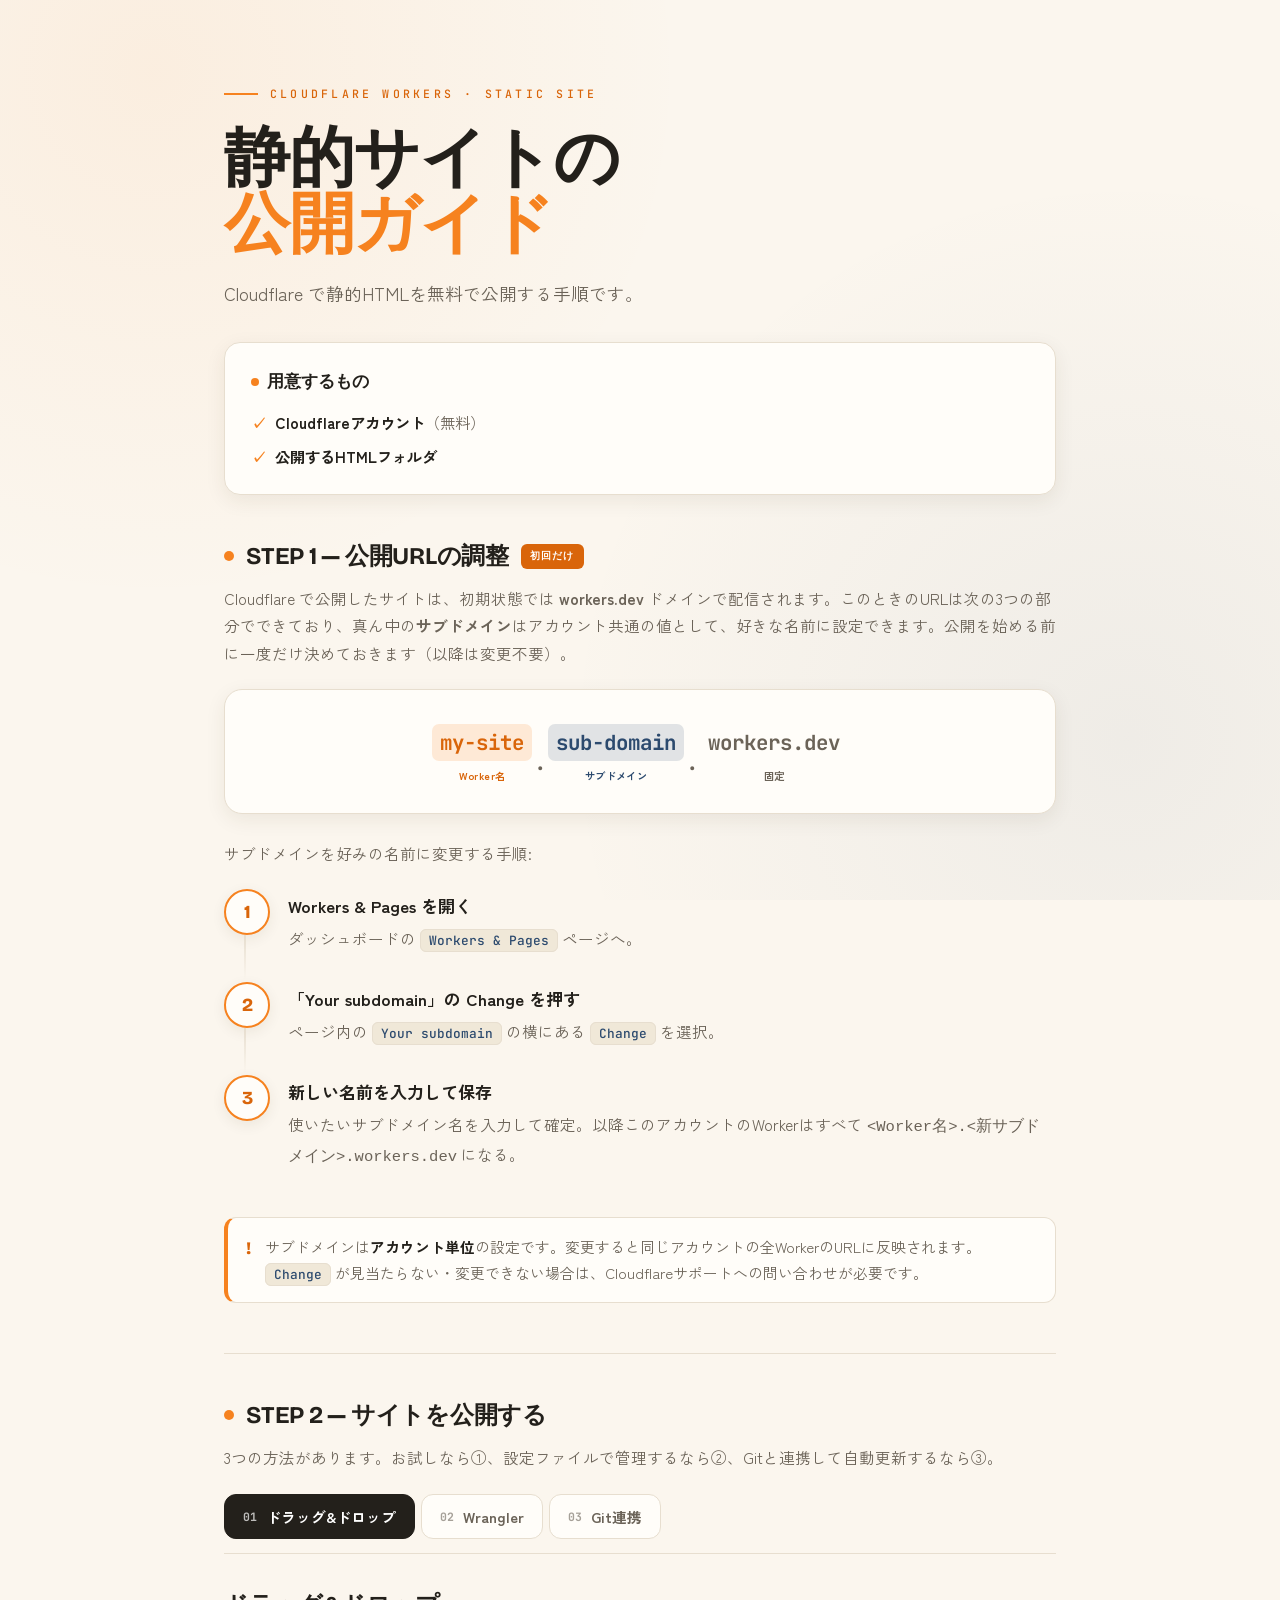
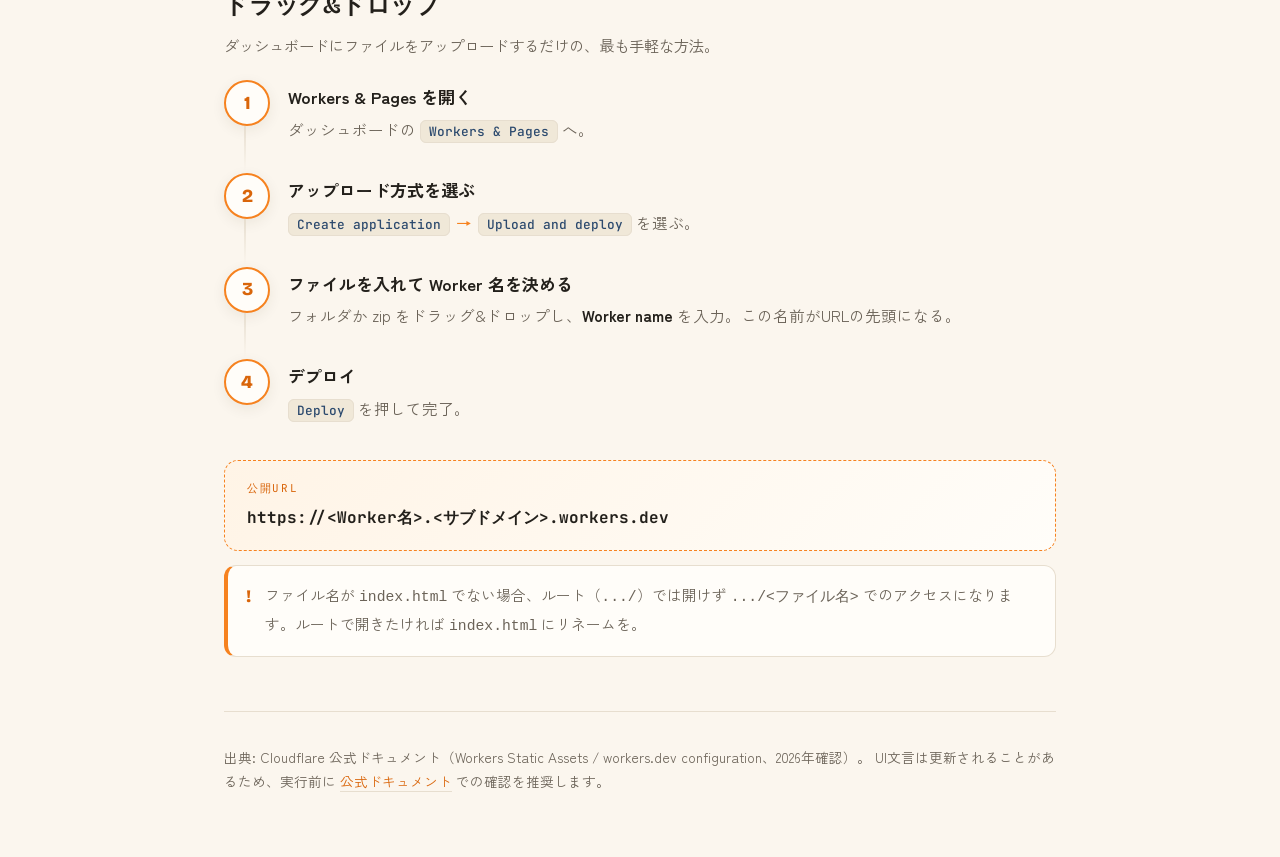
==== index.html @ 316643d9 "first commit" ====
<!DOCTYPE html>
<html lang="ja">
<head>
<meta charset="UTF-8">
<meta name="viewport" content="width=device-width, initial-scale=1.0">
<title>Cloudflare 静的サイト公開ガイド</title>
<link rel="preconnect" href="https://fonts.googleapis.com">
<link rel="preconnect" href="https://fonts.gstatic.com" crossorigin>
<link href="https://fonts.googleapis.com/css2?family=Bricolage+Grotesque:opsz,wght@12..96,400;12..96,600;12..96,800&family=Zen+Kaku+Gothic+New:wght@400;500;700;900&family=JetBrains+Mono:wght@400;500;700&display=swap" rel="stylesheet">
<style>
  :root{
    --bg:#FBF6EE;--paper:#FFFDF9;--ink:#23201B;--ink-soft:#6B6358;
    --line:#E7DECF;--orange:#F6821F;--orange-deep:#D9650A;--blue:#2C4A6E;
    --shadow:rgba(60,46,20,.08);
  }
  *{box-sizing:border-box;margin:0;padding:0;}
  html{scroll-behavior:smooth;}
  body{
    font-family:"Zen Kaku Gothic New",sans-serif;background:var(--bg);color:var(--ink);
    line-height:1.75;-webkit-font-smoothing:antialiased;
    background-image:
      radial-gradient(circle at 12% 8%, rgba(246,130,31,.07), transparent 38%),
      radial-gradient(circle at 88% 82%, rgba(44,74,110,.06), transparent 42%);
    background-attachment:fixed;
  }
  .wrap{max-width:880px;margin:0 auto;padding:0 24px;}

  header{padding:84px 0 0;}
  .kicker{
    font-family:"JetBrains Mono",monospace;font-size:.72rem;letter-spacing:.28em;
    text-transform:uppercase;color:var(--orange-deep);font-weight:500;
    display:flex;align-items:center;gap:12px;margin-bottom:22px;
  }
  .kicker::before{content:"";width:34px;height:2px;background:var(--orange);display:inline-block;}
  h1{font-family:"Bricolage Grotesque",sans-serif;font-weight:800;
    font-size:clamp(2.4rem,6.5vw,4.1rem);line-height:1;letter-spacing:-.02em;}
  h1 .orange{color:var(--orange);}
  .sub{font-size:1.1rem;color:var(--ink-soft);margin-top:22px;font-weight:400;}

  .prereq{background:var(--paper);border:1px solid var(--line);border-radius:16px;
    padding:24px 26px;margin:32px 0 40px;box-shadow:0 6px 20px var(--shadow);}
  .prereq h3{font-family:"Bricolage Grotesque",sans-serif;font-size:1.05rem;font-weight:600;
    margin-bottom:12px;display:flex;align-items:center;gap:8px;}
  .prereq h3 span{width:8px;height:8px;background:var(--orange);border-radius:50%;}
  .prereq ul{list-style:none;display:grid;gap:8px;}
  .prereq li{padding-left:24px;position:relative;font-size:.96rem;color:var(--ink-soft);}
  .prereq li::before{content:"✓";position:absolute;left:0;color:var(--orange);font-weight:700;}
  .prereq li b{color:var(--ink);}

  .sec-h{font-family:"Bricolage Grotesque",sans-serif;font-weight:700;font-size:1.5rem;
    letter-spacing:-.01em;margin:18px 0 8px;display:flex;align-items:center;gap:12px;flex-wrap:wrap;}
  .sec-h .bar{width:10px;height:10px;background:var(--orange);border-radius:50%;flex-shrink:0;}
  .sec-h .once{font-family:"JetBrains Mono",monospace;font-size:.6rem;letter-spacing:.12em;
    text-transform:uppercase;color:#fff;background:var(--orange-deep);padding:4px 9px;
    border-radius:6px;font-weight:700;}
  .sec-lead{color:var(--ink-soft);font-size:.97rem;margin-bottom:8px;}

  .anatomy{background:var(--paper);border:1px solid var(--line);border-radius:18px;
    padding:30px 26px;margin:22px 0 26px;box-shadow:0 6px 20px var(--shadow);}
  .url-line{font-family:"JetBrains Mono",monospace;font-size:clamp(.85rem,2.6vw,1.3rem);
    font-weight:700;display:flex;flex-wrap:wrap;align-items:flex-end;gap:2px;justify-content:center;
    line-height:1.4;}
  .seg{display:inline-flex;flex-direction:column;align-items:center;gap:8px;padding-top:4px;}
  .seg .txt{padding:4px 8px;border-radius:7px;}
  .seg.s1 .txt{background:rgba(246,130,31,.16);color:var(--orange-deep);}
  .seg.s2 .txt{background:rgba(44,74,110,.14);color:var(--blue);}
  .seg.s3 .txt{color:var(--ink-soft);}
  .seg .tag{font-family:"Zen Kaku Gothic New",sans-serif;font-size:.64rem;font-weight:700;
    letter-spacing:.04em;white-space:nowrap;}
  .seg.s1 .tag{color:var(--orange-deep);}
  .seg.s2 .tag{color:var(--blue);}
  .seg.s3 .tag{color:var(--ink-soft);}
  .dot{color:var(--ink-soft);font-weight:700;align-self:flex-end;padding-bottom:6px;}

  ol.steps{list-style:none;counter-reset:step;margin-top:24px;}
  ol.steps>li{counter-increment:step;position:relative;padding:0 0 32px 64px;}
  ol.steps>li::before{content:counter(step);position:absolute;left:0;top:-2px;
    width:42px;height:42px;border-radius:50%;background:var(--paper);
    border:2px solid var(--orange);color:var(--orange-deep);
    font-family:"Bricolage Grotesque",sans-serif;font-weight:800;font-size:1.15rem;
    display:flex;align-items:center;justify-content:center;box-shadow:0 4px 14px var(--shadow);}
  ol.steps>li::after{content:"";position:absolute;left:20px;top:44px;bottom:4px;width:2px;
    background:linear-gradient(var(--line),transparent);}
  ol.steps>li:last-child::after{display:none;}
  .step-title{font-weight:700;font-size:1.06rem;margin-bottom:4px;}
  .step-body{color:var(--ink-soft);font-size:.97rem;}
  .step-body b{color:var(--ink);font-weight:700;}

  .ui{font-family:"JetBrains Mono",monospace;font-size:.8rem;background:#F0E8D8;
    border:1px solid var(--line);border-radius:6px;padding:2px 8px;color:var(--blue);
    white-space:nowrap;font-weight:500;}
  .arrow{color:var(--orange);font-weight:700;margin:0 2px;}

  pre{background:#221F1A;border-radius:14px;padding:20px 22px;margin-top:14px;
    overflow-x:auto;box-shadow:0 10px 30px rgba(40,30,10,.18);position:relative;}
  pre code{font-family:"JetBrains Mono",monospace;font-size:.82rem;color:#F3ECDD;
    line-height:1.85;display:block;}
  pre .cmt{color:#7E9B6C;}
  pre .cmd{color:#F6A04C;}
  pre .key{color:#9CC4E4;}
  pre .str{color:#E4C07A;}
  .terminal-dot{position:absolute;top:14px;right:16px;display:flex;gap:6px;}
  .terminal-dot i{width:9px;height:9px;border-radius:50%;display:block;opacity:.55;}
  .terminal-dot i:nth-child(1){background:#FF5F56;}
  .terminal-dot i:nth-child(2){background:#FFBD2E;}
  .terminal-dot i:nth-child(3){background:#27C93F;}

  .note{display:flex;gap:14px;background:var(--paper);border:1px solid var(--line);
    border-left:4px solid var(--orange);border-radius:12px;padding:16px 18px;margin-top:14px;
    font-size:.92rem;color:var(--ink-soft);}
  .note b{color:var(--ink);font-weight:700;}
  .note .ic{font-family:"Bricolage Grotesque",sans-serif;font-weight:800;color:var(--orange-deep);
    font-size:1.1rem;flex-shrink:0;}

  .result{margin-top:6px;background:linear-gradient(135deg,#FFF4E6,#FFFDF9);
    border:1px dashed var(--orange);border-radius:14px;padding:18px 22px;}
  .result .lbl{font-family:"JetBrains Mono",monospace;font-size:.68rem;letter-spacing:.16em;
    text-transform:uppercase;color:var(--orange-deep);}
  .result .url{font-family:"JetBrains Mono",monospace;font-size:1rem;color:var(--ink);
    font-weight:700;margin-top:6px;word-break:break-all;}

  .divider{height:1px;background:var(--line);margin:50px 0 0;}

  .tabs{display:flex;gap:6px;margin:4px 0 30px;flex-wrap:wrap;position:sticky;top:0;
    background:var(--bg);padding:14px 0;z-index:20;border-bottom:1px solid var(--line);}
  .tab{font-family:"Zen Kaku Gothic New",sans-serif;font-weight:700;font-size:.92rem;
    border:1px solid var(--line);background:var(--paper);color:var(--ink-soft);
    padding:11px 18px;border-radius:12px;cursor:pointer;transition:.18s;
    display:flex;align-items:center;gap:9px;}
  .tab .n{font-family:"JetBrains Mono",monospace;font-size:.72rem;opacity:.6;}
  .tab:hover{border-color:var(--orange);color:var(--ink);}
  .tab.active{background:var(--ink);color:#fff;border-color:var(--ink);}
  .tab.active .n{opacity:.7;}
  .panel{display:none;animation:fade .4s ease;}
  .panel.active{display:block;}
  @keyframes fade{from{opacity:0;transform:translateY(8px);}to{opacity:1;transform:none;}}
  .panel-head h2{font-family:"Bricolage Grotesque",sans-serif;font-weight:600;
    font-size:1.5rem;letter-spacing:-.01em;}
  .panel-head p{color:var(--ink-soft);font-size:.96rem;margin-top:6px;}

  footer{margin-top:54px;padding:34px 0 70px;border-top:1px solid var(--line);
    color:var(--ink-soft);font-size:.85rem;}
  footer a{color:var(--orange-deep);text-decoration:none;border-bottom:1px solid var(--line);}
  footer a:hover{border-color:var(--orange);}
  .conf{font-family:"JetBrains Mono",monospace;font-size:.74rem;margin-top:10px;opacity:.85;line-height:1.7;}
</style>
</head>
<body>
<div class="wrap">

  <header>
    <div class="kicker">Cloudflare Workers · Static Site</div>
    <h1>静的サイトの<br><span class="orange">公開ガイド</span></h1>
    <p class="sub">Cloudflare で静的HTMLを無料で公開する手順です。</p>
  </header>

  <div class="prereq">
    <h3><span></span>用意するもの</h3>
    <ul>
      <li><b>Cloudflareアカウント</b>（無料）</li>
      <li><b>公開するHTMLフォルダ</b></li>
    </ul>
  </div>

  <!-- ========== STEP 1 ========== -->
  <div class="sec-h"><span class="bar"></span>STEP 1 — 公開URLの調整 <span class="once">初回だけ</span></div>
  <p class="sec-lead">Cloudflare で公開したサイトは、初期状態では <b>workers.dev</b> ドメインで配信されます。このときのURLは次の3つの部分でできており、真ん中の<b>サブドメイン</b>はアカウント共通の値として、好きな名前に設定できます。公開を始める前に一度だけ決めておきます（以降は変更不要）。</p>

  <div class="anatomy">
    <div class="url-line">
      <span class="seg s1"><span class="txt">my-site</span><span class="tag">Worker名</span></span>
      <span class="dot">.</span>
      <span class="seg s2"><span class="txt">sub-domain</span><span class="tag">サブドメイン</span></span>
      <span class="dot">.</span>
      <span class="seg s3"><span class="txt">workers.dev</span><span class="tag">固定</span></span>
    </div>
  </div>

  <p class="sec-lead">サブドメインを好みの名前に変更する手順:</p>
  <ol class="steps">
    <li>
      <div class="step-title">Workers &amp; Pages を開く</div>
      <div class="step-body">ダッシュボードの <span class="ui">Workers &amp; Pages</span> ページへ。</div>
    </li>
    <li>
      <div class="step-title">「Your subdomain」の Change を押す</div>
      <div class="step-body">ページ内の <span class="ui">Your subdomain</span> の横にある <span class="ui">Change</span> を選択。</div>
    </li>
    <li>
      <div class="step-title">新しい名前を入力して保存</div>
      <div class="step-body">使いたいサブドメイン名を入力して確定。以降このアカウントのWorkerはすべて <code>&lt;Worker名&gt;.&lt;新サブドメイン&gt;.workers.dev</code> になる。</div>
    </li>
  </ol>
  <div class="note">
    <span class="ic">!</span>
    <div>サブドメインは<b>アカウント単位</b>の設定です。変更すると同じアカウントの全WorkerのURLに反映されます。<span class="ui">Change</span> が見当たらない・変更できない場合は、Cloudflareサポートへの問い合わせが必要です。</div>
  </div>

  <div class="divider"></div>

  <!-- ========== STEP 2 ========== -->
  <div class="sec-h" style="margin-top:40px;"><span class="bar"></span>STEP 2 — サイトを公開する</div>
  <p class="sec-lead">3つの方法があります。お試しなら①、設定ファイルで管理するなら②、Gitと連携して自動更新するなら③。</p>

  <div class="tabs">
    <button class="tab active" data-tab="upload"><span class="n">01</span>ドラッグ&ドロップ</button>
    <button class="tab" data-tab="wrangler"><span class="n">02</span>Wrangler</button>
    <button class="tab" data-tab="git"><span class="n">03</span>Git連携</button>
  </div>

  <!-- PANEL 1 -->
  <section class="panel active" id="upload">
    <div class="panel-head">
      <h2>ドラッグ&ドロップ</h2>
      <p>ダッシュボードにファイルをアップロードするだけの、最も手軽な方法。</p>
    </div>
    <ol class="steps">
      <li>
        <div class="step-title">Workers &amp; Pages を開く</div>
        <div class="step-body">ダッシュボードの <span class="ui">Workers &amp; Pages</span> へ。</div>
      </li>
      <li>
        <div class="step-title">アップロード方式を選ぶ</div>
        <div class="step-body"><span class="ui">Create application</span> <span class="arrow">→</span> <span class="ui">Upload and deploy</span> を選ぶ。</div>
      </li>
      <li>
        <div class="step-title">ファイルを入れて Worker 名を決める</div>
        <div class="step-body">フォルダか zip をドラッグ&ドロップし、<b>Worker name</b> を入力。この名前がURLの先頭になる。</div>
      </li>
      <li>
        <div class="step-title">デプロイ</div>
        <div class="step-body"><span class="ui">Deploy</span> を押して完了。</div>
      </li>
    </ol>
    <div class="result">
      <div class="lbl">公開URL</div>
      <div class="url">https://&lt;Worker名&gt;.&lt;サブドメイン&gt;.workers.dev</div>
    </div>
    <div class="note">
      <span class="ic">!</span>
      <div>ファイル名が <code>index.html</code> でない場合、ルート（<code>.../</code>）では開けず <code>.../&lt;ファイル名&gt;</code> でのアクセスになります。ルートで開きたければ <code>index.html</code> にリネームを。</div>
    </div>
  </section>

  <!-- PANEL 2 -->
  <section class="panel" id="wrangler">
    <div class="panel-head">
      <h2>Wrangler（CLI）</h2>
      <p>設定ファイルで管理する方法。CI組み込みやチーム運用に向く。</p>
    </div>
    <ol class="steps">
      <li>
        <div class="step-title">インストールしてログイン</div>
        <pre><span class="terminal-dot"><i></i><i></i><i></i></span><code><span class="cmt"># Node.js / npm が前提</span>
<span class="cmd">npm install -g wrangler</span>
<span class="cmd">wrangler login</span></code></pre>
      </li>
      <li>
        <div class="step-title">設定ファイルを作る</div>
        <div class="step-body">プロジェクトルートに <span class="ui">wrangler.jsonc</span> を作成。静的アセットのみなら最小構成はこれだけ。</div>
        <pre><span class="terminal-dot"><i></i><i></i><i></i></span><code>{
  <span class="key">"name"</span>: <span class="str">"my-site"</span>,           <span class="cmt">// ← URL先頭になる</span>
  <span class="key">"compatibility_date"</span>: <span class="str">"2026-06-01"</span>,
  <span class="key">"assets"</span>: {
    <span class="key">"directory"</span>: <span class="str">"./public/"</span>   <span class="cmt">// 公開フォルダ</span>
  }
}</code></pre>
      </li>
      <li>
        <div class="step-title">デプロイ</div>
        <pre><span class="terminal-dot"><i></i><i></i><i></i></span><code><span class="cmd">wrangler deploy</span></code></pre>
      </li>
    </ol>
    <div class="result">
      <div class="lbl">公開URL</div>
      <div class="url">https://my-site.&lt;サブドメイン&gt;.workers.dev</div>
    </div>
  </section>

  <!-- PANEL 3 -->
  <section class="panel" id="git">
    <div class="panel-head">
      <h2>Git連携（Workers Builds）</h2>
      <p>リポジトリと連携し、<code>git push</code> で自動ビルド&デプロイする方法。</p>
    </div>
    <ol class="steps">
      <li>
        <div class="step-title">リポジトリを接続</div>
        <div class="step-body"><span class="ui">Workers &amp; Pages</span> <span class="arrow">→</span> <span class="ui">Create application</span> から GitHub / GitLab のリポジトリをインポート。</div>
      </li>
      <li>
        <div class="step-title">ビルド設定</div>
        <div class="step-body">静的HTMLなら Build command は空欄。公開フォルダ（<code>assets.directory</code> 相当）を指定。</div>
      </li>
      <li>
        <div class="step-title">デプロイ</div>
        <div class="step-body">以降は push で自動更新。プレビューURLも付く。</div>
      </li>
    </ol>
    <div class="result">
      <div class="lbl">公開URL</div>
      <div class="url">https://&lt;Worker名&gt;.&lt;サブドメイン&gt;.workers.dev</div>
    </div>
  </section>

  <footer>
    出典: Cloudflare 公式ドキュメント（Workers Static Assets / workers.dev configuration、2026年確認）。
    UI文言は更新されることがあるため、実行前に
    <a href="https://developers.cloudflare.com/workers/static-assets/" target="_blank" rel="noopener">公式ドキュメント</a> での確認を推奨します。
  </footer>

</div>

<script>
  const tabs = document.querySelectorAll('.tab');
  const panels = document.querySelectorAll('.panel');
  tabs.forEach(tab=>{
    tab.addEventListener('click',()=>{
      tabs.forEach(t=>t.classList.remove('active'));
      panels.forEach(p=>p.classList.remove('active'));
      tab.classList.add('active');
      document.getElementById(tab.dataset.tab).classList.add('active');
    });
  });
</script>
</body>
</html>
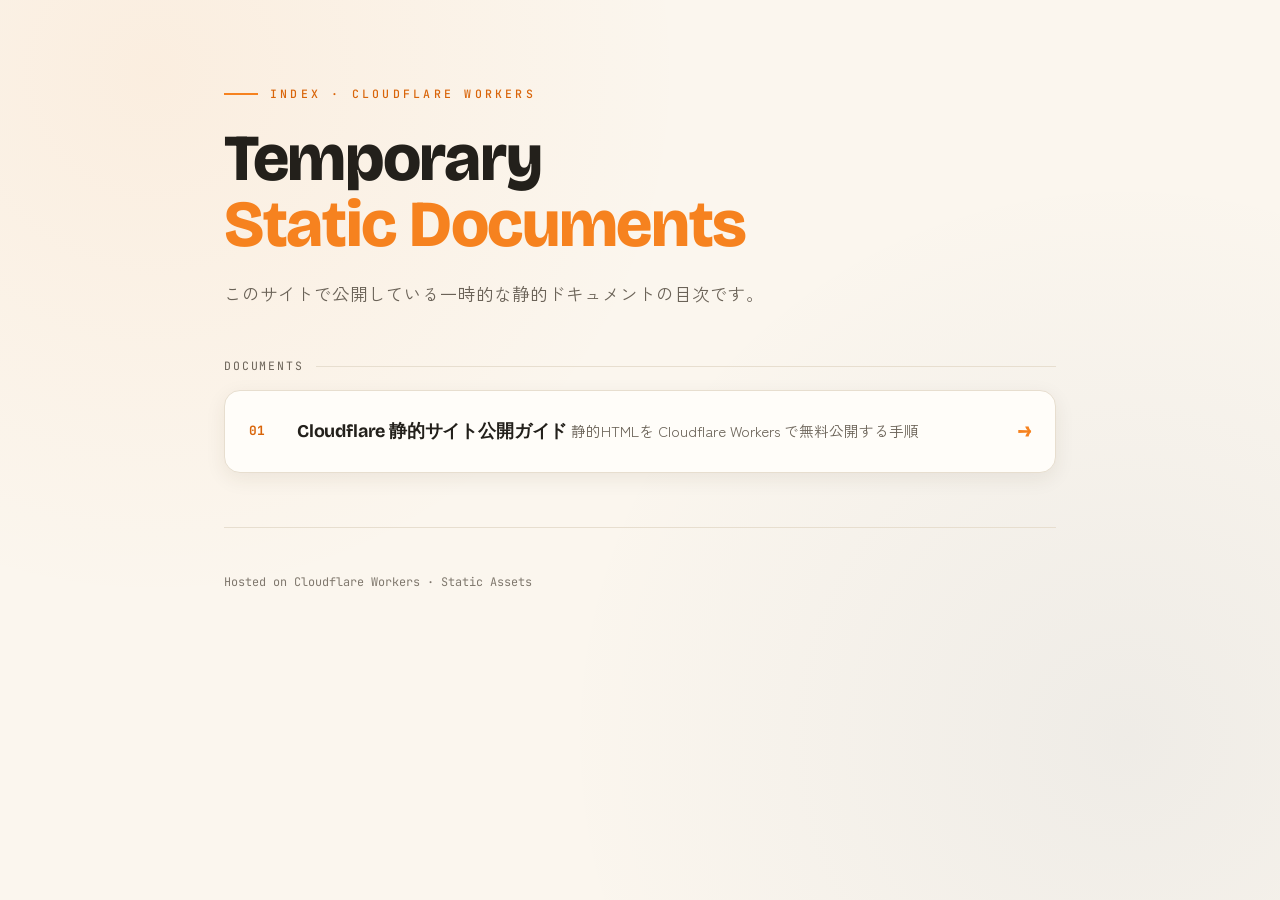
==== commit 1675afbc: "Add CSS styles and update index.html for Temporary Static Documents - Created a new CSS file (css/st" ====
--- a/index.html
+++ b/index.html
@@ -3,325 +3,40 @@
 <head>
 <meta charset="UTF-8">
 <meta name="viewport" content="width=device-width, initial-scale=1.0">
-<title>Cloudflare 静的サイト公開ガイド</title>
+<title>Temporary Static Documents</title>
 <link rel="preconnect" href="https://fonts.googleapis.com">
 <link rel="preconnect" href="https://fonts.gstatic.com" crossorigin>
 <link href="https://fonts.googleapis.com/css2?family=Bricolage+Grotesque:opsz,wght@12..96,400;12..96,600;12..96,800&family=Zen+Kaku+Gothic+New:wght@400;500;700;900&family=JetBrains+Mono:wght@400;500;700&display=swap" rel="stylesheet">
-<style>
-  :root{
-    --bg:#FBF6EE;--paper:#FFFDF9;--ink:#23201B;--ink-soft:#6B6358;
-    --line:#E7DECF;--orange:#F6821F;--orange-deep:#D9650A;--blue:#2C4A6E;
-    --shadow:rgba(60,46,20,.08);
-  }
-  *{box-sizing:border-box;margin:0;padding:0;}
-  html{scroll-behavior:smooth;}
-  body{
-    font-family:"Zen Kaku Gothic New",sans-serif;background:var(--bg);color:var(--ink);
-    line-height:1.75;-webkit-font-smoothing:antialiased;
-    background-image:
-      radial-gradient(circle at 12% 8%, rgba(246,130,31,.07), transparent 38%),
-      radial-gradient(circle at 88% 82%, rgba(44,74,110,.06), transparent 42%);
-    background-attachment:fixed;
-  }
-  .wrap{max-width:880px;margin:0 auto;padding:0 24px;}
-
-  header{padding:84px 0 0;}
-  .kicker{
-    font-family:"JetBrains Mono",monospace;font-size:.72rem;letter-spacing:.28em;
-    text-transform:uppercase;color:var(--orange-deep);font-weight:500;
-    display:flex;align-items:center;gap:12px;margin-bottom:22px;
-  }
-  .kicker::before{content:"";width:34px;height:2px;background:var(--orange);display:inline-block;}
-  h1{font-family:"Bricolage Grotesque",sans-serif;font-weight:800;
-    font-size:clamp(2.4rem,6.5vw,4.1rem);line-height:1;letter-spacing:-.02em;}
-  h1 .orange{color:var(--orange);}
-  .sub{font-size:1.1rem;color:var(--ink-soft);margin-top:22px;font-weight:400;}
-
-  .prereq{background:var(--paper);border:1px solid var(--line);border-radius:16px;
-    padding:24px 26px;margin:32px 0 40px;box-shadow:0 6px 20px var(--shadow);}
-  .prereq h3{font-family:"Bricolage Grotesque",sans-serif;font-size:1.05rem;font-weight:600;
-    margin-bottom:12px;display:flex;align-items:center;gap:8px;}
-  .prereq h3 span{width:8px;height:8px;background:var(--orange);border-radius:50%;}
-  .prereq ul{list-style:none;display:grid;gap:8px;}
-  .prereq li{padding-left:24px;position:relative;font-size:.96rem;color:var(--ink-soft);}
-  .prereq li::before{content:"✓";position:absolute;left:0;color:var(--orange);font-weight:700;}
-  .prereq li b{color:var(--ink);}
-
-  .sec-h{font-family:"Bricolage Grotesque",sans-serif;font-weight:700;font-size:1.5rem;
-    letter-spacing:-.01em;margin:18px 0 8px;display:flex;align-items:center;gap:12px;flex-wrap:wrap;}
-  .sec-h .bar{width:10px;height:10px;background:var(--orange);border-radius:50%;flex-shrink:0;}
-  .sec-h .once{font-family:"JetBrains Mono",monospace;font-size:.6rem;letter-spacing:.12em;
-    text-transform:uppercase;color:#fff;background:var(--orange-deep);padding:4px 9px;
-    border-radius:6px;font-weight:700;}
-  .sec-lead{color:var(--ink-soft);font-size:.97rem;margin-bottom:8px;}
-
-  .anatomy{background:var(--paper);border:1px solid var(--line);border-radius:18px;
-    padding:30px 26px;margin:22px 0 26px;box-shadow:0 6px 20px var(--shadow);}
-  .url-line{font-family:"JetBrains Mono",monospace;font-size:clamp(.85rem,2.6vw,1.3rem);
-    font-weight:700;display:flex;flex-wrap:wrap;align-items:flex-end;gap:2px;justify-content:center;
-    line-height:1.4;}
-  .seg{display:inline-flex;flex-direction:column;align-items:center;gap:8px;padding-top:4px;}
-  .seg .txt{padding:4px 8px;border-radius:7px;}
-  .seg.s1 .txt{background:rgba(246,130,31,.16);color:var(--orange-deep);}
-  .seg.s2 .txt{background:rgba(44,74,110,.14);color:var(--blue);}
-  .seg.s3 .txt{color:var(--ink-soft);}
-  .seg .tag{font-family:"Zen Kaku Gothic New",sans-serif;font-size:.64rem;font-weight:700;
-    letter-spacing:.04em;white-space:nowrap;}
-  .seg.s1 .tag{color:var(--orange-deep);}
-  .seg.s2 .tag{color:var(--blue);}
-  .seg.s3 .tag{color:var(--ink-soft);}
-  .dot{color:var(--ink-soft);font-weight:700;align-self:flex-end;padding-bottom:6px;}
-
-  ol.steps{list-style:none;counter-reset:step;margin-top:24px;}
-  ol.steps>li{counter-increment:step;position:relative;padding:0 0 32px 64px;}
-  ol.steps>li::before{content:counter(step);position:absolute;left:0;top:-2px;
-    width:42px;height:42px;border-radius:50%;background:var(--paper);
-    border:2px solid var(--orange);color:var(--orange-deep);
-    font-family:"Bricolage Grotesque",sans-serif;font-weight:800;font-size:1.15rem;
-    display:flex;align-items:center;justify-content:center;box-shadow:0 4px 14px var(--shadow);}
-  ol.steps>li::after{content:"";position:absolute;left:20px;top:44px;bottom:4px;width:2px;
-    background:linear-gradient(var(--line),transparent);}
-  ol.steps>li:last-child::after{display:none;}
-  .step-title{font-weight:700;font-size:1.06rem;margin-bottom:4px;}
-  .step-body{color:var(--ink-soft);font-size:.97rem;}
-  .step-body b{color:var(--ink);font-weight:700;}
-
-  .ui{font-family:"JetBrains Mono",monospace;font-size:.8rem;background:#F0E8D8;
-    border:1px solid var(--line);border-radius:6px;padding:2px 8px;color:var(--blue);
-    white-space:nowrap;font-weight:500;}
-  .arrow{color:var(--orange);font-weight:700;margin:0 2px;}
-
-  pre{background:#221F1A;border-radius:14px;padding:20px 22px;margin-top:14px;
-    overflow-x:auto;box-shadow:0 10px 30px rgba(40,30,10,.18);position:relative;}
-  pre code{font-family:"JetBrains Mono",monospace;font-size:.82rem;color:#F3ECDD;
-    line-height:1.85;display:block;}
-  pre .cmt{color:#7E9B6C;}
-  pre .cmd{color:#F6A04C;}
-  pre .key{color:#9CC4E4;}
-  pre .str{color:#E4C07A;}
-  .terminal-dot{position:absolute;top:14px;right:16px;display:flex;gap:6px;}
-  .terminal-dot i{width:9px;height:9px;border-radius:50%;display:block;opacity:.55;}
-  .terminal-dot i:nth-child(1){background:#FF5F56;}
-  .terminal-dot i:nth-child(2){background:#FFBD2E;}
-  .terminal-dot i:nth-child(3){background:#27C93F;}
-
-  .note{display:flex;gap:14px;background:var(--paper);border:1px solid var(--line);
-    border-left:4px solid var(--orange);border-radius:12px;padding:16px 18px;margin-top:14px;
-    font-size:.92rem;color:var(--ink-soft);}
-  .note b{color:var(--ink);font-weight:700;}
-  .note .ic{font-family:"Bricolage Grotesque",sans-serif;font-weight:800;color:var(--orange-deep);
-    font-size:1.1rem;flex-shrink:0;}
-
-  .result{margin-top:6px;background:linear-gradient(135deg,#FFF4E6,#FFFDF9);
-    border:1px dashed var(--orange);border-radius:14px;padding:18px 22px;}
-  .result .lbl{font-family:"JetBrains Mono",monospace;font-size:.68rem;letter-spacing:.16em;
-    text-transform:uppercase;color:var(--orange-deep);}
-  .result .url{font-family:"JetBrains Mono",monospace;font-size:1rem;color:var(--ink);
-    font-weight:700;margin-top:6px;word-break:break-all;}
-
-  .divider{height:1px;background:var(--line);margin:50px 0 0;}
-
-  .tabs{display:flex;gap:6px;margin:4px 0 30px;flex-wrap:wrap;position:sticky;top:0;
-    background:var(--bg);padding:14px 0;z-index:20;border-bottom:1px solid var(--line);}
-  .tab{font-family:"Zen Kaku Gothic New",sans-serif;font-weight:700;font-size:.92rem;
-    border:1px solid var(--line);background:var(--paper);color:var(--ink-soft);
-    padding:11px 18px;border-radius:12px;cursor:pointer;transition:.18s;
-    display:flex;align-items:center;gap:9px;}
-  .tab .n{font-family:"JetBrains Mono",monospace;font-size:.72rem;opacity:.6;}
-  .tab:hover{border-color:var(--orange);color:var(--ink);}
-  .tab.active{background:var(--ink);color:#fff;border-color:var(--ink);}
-  .tab.active .n{opacity:.7;}
-  .panel{display:none;animation:fade .4s ease;}
-  .panel.active{display:block;}
-  @keyframes fade{from{opacity:0;transform:translateY(8px);}to{opacity:1;transform:none;}}
-  .panel-head h2{font-family:"Bricolage Grotesque",sans-serif;font-weight:600;
-    font-size:1.5rem;letter-spacing:-.01em;}
-  .panel-head p{color:var(--ink-soft);font-size:.96rem;margin-top:6px;}
-
-  footer{margin-top:54px;padding:34px 0 70px;border-top:1px solid var(--line);
-    color:var(--ink-soft);font-size:.85rem;}
-  footer a{color:var(--orange-deep);text-decoration:none;border-bottom:1px solid var(--line);}
-  footer a:hover{border-color:var(--orange);}
-  .conf{font-family:"JetBrains Mono",monospace;font-size:.74rem;margin-top:10px;opacity:.85;line-height:1.7;}
-</style>
+<link rel="stylesheet" href="css/style.css">
 </head>
 <body>
 <div class="wrap">
 
   <header>
-    <div class="kicker">Cloudflare Workers · Static Site</div>
-    <h1>静的サイトの<br><span class="orange">公開ガイド</span></h1>
-    <p class="sub">Cloudflare で静的HTMLを無料で公開する手順です。</p>
+    <div class="kicker">Index · Cloudflare Workers</div>
+    <h1>Temporary<br><span class="orange">Static Documents</span></h1>
+    <p class="sub">このサイトで公開している一時的な静的ドキュメントの目次です。</p>
   </header>
 
-  <div class="prereq">
-    <h3><span></span>用意するもの</h3>
-    <ul>
-      <li><b>Cloudflareアカウント</b>（無料）</li>
-      <li><b>公開するHTMLフォルダ</b></li>
-    </ul>
-  </div>
-
-  <!-- ========== STEP 1 ========== -->
-  <div class="sec-h"><span class="bar"></span>STEP 1 — 公開URLの調整 <span class="once">初回だけ</span></div>
-  <p class="sec-lead">Cloudflare で公開したサイトは、初期状態では <b>workers.dev</b> ドメインで配信されます。このときのURLは次の3つの部分でできており、真ん中の<b>サブドメイン</b>はアカウント共通の値として、好きな名前に設定できます。公開を始める前に一度だけ決めておきます（以降は変更不要）。</p>
-
-  <div class="anatomy">
-    <div class="url-line">
-      <span class="seg s1"><span class="txt">my-site</span><span class="tag">Worker名</span></span>
-      <span class="dot">.</span>
-      <span class="seg s2"><span class="txt">sub-domain</span><span class="tag">サブドメイン</span></span>
-      <span class="dot">.</span>
-      <span class="seg s3"><span class="txt">workers.dev</span><span class="tag">固定</span></span>
-    </div>
-  </div>
-
-  <p class="sec-lead">サブドメインを好みの名前に変更する手順:</p>
-  <ol class="steps">
+  <!-- 新しいドキュメントを追加するときは、この <ul class="docs"> に <li><a> を1つ足すだけ -->
+  <div class="count">Documents</div>
+  <ul class="docs">
     <li>
-      <div class="step-title">Workers &amp; Pages を開く</div>
-      <div class="step-body">ダッシュボードの <span class="ui">Workers &amp; Pages</span> ページへ。</div>
+      <a class="doc" href="cloudflare-guide.html">
+        <span class="idx">01</span>
+        <span class="meta">
+          <span class="title">Cloudflare 静的サイト公開ガイド</span>
+          <span class="desc">静的HTMLを Cloudflare Workers で無料公開する手順</span>
+        </span>
+        <span class="go">→</span>
+      </a>
     </li>
-    <li>
-      <div class="step-title">「Your subdomain」の Change を押す</div>
-      <div class="step-body">ページ内の <span class="ui">Your subdomain</span> の横にある <span class="ui">Change</span> を選択。</div>
-    </li>
-    <li>
-      <div class="step-title">新しい名前を入力して保存</div>
-      <div class="step-body">使いたいサブドメイン名を入力して確定。以降このアカウントのWorkerはすべて <code>&lt;Worker名&gt;.&lt;新サブドメイン&gt;.workers.dev</code> になる。</div>
-    </li>
-  </ol>
-  <div class="note">
-    <span class="ic">!</span>
-    <div>サブドメインは<b>アカウント単位</b>の設定です。変更すると同じアカウントの全WorkerのURLに反映されます。<span class="ui">Change</span> が見当たらない・変更できない場合は、Cloudflareサポートへの問い合わせが必要です。</div>
-  </div>
-
-  <div class="divider"></div>
-
-  <!-- ========== STEP 2 ========== -->
-  <div class="sec-h" style="margin-top:40px;"><span class="bar"></span>STEP 2 — サイトを公開する</div>
-  <p class="sec-lead">3つの方法があります。お試しなら①、設定ファイルで管理するなら②、Gitと連携して自動更新するなら③。</p>
-
-  <div class="tabs">
-    <button class="tab active" data-tab="upload"><span class="n">01</span>ドラッグ&ドロップ</button>
-    <button class="tab" data-tab="wrangler"><span class="n">02</span>Wrangler</button>
-    <button class="tab" data-tab="git"><span class="n">03</span>Git連携</button>
-  </div>
-
-  <!-- PANEL 1 -->
-  <section class="panel active" id="upload">
-    <div class="panel-head">
-      <h2>ドラッグ&ドロップ</h2>
-      <p>ダッシュボードにファイルをアップロードするだけの、最も手軽な方法。</p>
-    </div>
-    <ol class="steps">
-      <li>
-        <div class="step-title">Workers &amp; Pages を開く</div>
-        <div class="step-body">ダッシュボードの <span class="ui">Workers &amp; Pages</span> へ。</div>
-      </li>
-      <li>
-        <div class="step-title">アップロード方式を選ぶ</div>
-        <div class="step-body"><span class="ui">Create application</span> <span class="arrow">→</span> <span class="ui">Upload and deploy</span> を選ぶ。</div>
-      </li>
-      <li>
-        <div class="step-title">ファイルを入れて Worker 名を決める</div>
-        <div class="step-body">フォルダか zip をドラッグ&ドロップし、<b>Worker name</b> を入力。この名前がURLの先頭になる。</div>
-      </li>
-      <li>
-        <div class="step-title">デプロイ</div>
-        <div class="step-body"><span class="ui">Deploy</span> を押して完了。</div>
-      </li>
-    </ol>
-    <div class="result">
-      <div class="lbl">公開URL</div>
-      <div class="url">https://&lt;Worker名&gt;.&lt;サブドメイン&gt;.workers.dev</div>
-    </div>
-    <div class="note">
-      <span class="ic">!</span>
-      <div>ファイル名が <code>index.html</code> でない場合、ルート（<code>.../</code>）では開けず <code>.../&lt;ファイル名&gt;</code> でのアクセスになります。ルートで開きたければ <code>index.html</code> にリネームを。</div>
-    </div>
-  </section>
-
-  <!-- PANEL 2 -->
-  <section class="panel" id="wrangler">
-    <div class="panel-head">
-      <h2>Wrangler（CLI）</h2>
-      <p>設定ファイルで管理する方法。CI組み込みやチーム運用に向く。</p>
-    </div>
-    <ol class="steps">
-      <li>
-        <div class="step-title">インストールしてログイン</div>
-        <pre><span class="terminal-dot"><i></i><i></i><i></i></span><code><span class="cmt"># Node.js / npm が前提</span>
-<span class="cmd">npm install -g wrangler</span>
-<span class="cmd">wrangler login</span></code></pre>
-      </li>
-      <li>
-        <div class="step-title">設定ファイルを作る</div>
-        <div class="step-body">プロジェクトルートに <span class="ui">wrangler.jsonc</span> を作成。静的アセットのみなら最小構成はこれだけ。</div>
-        <pre><span class="terminal-dot"><i></i><i></i><i></i></span><code>{
-  <span class="key">"name"</span>: <span class="str">"my-site"</span>,           <span class="cmt">// ← URL先頭になる</span>
-  <span class="key">"compatibility_date"</span>: <span class="str">"2026-06-01"</span>,
-  <span class="key">"assets"</span>: {
-    <span class="key">"directory"</span>: <span class="str">"./public/"</span>   <span class="cmt">// 公開フォルダ</span>
-  }
-}</code></pre>
-      </li>
-      <li>
-        <div class="step-title">デプロイ</div>
-        <pre><span class="terminal-dot"><i></i><i></i><i></i></span><code><span class="cmd">wrangler deploy</span></code></pre>
-      </li>
-    </ol>
-    <div class="result">
-      <div class="lbl">公開URL</div>
-      <div class="url">https://my-site.&lt;サブドメイン&gt;.workers.dev</div>
-    </div>
-  </section>
-
-  <!-- PANEL 3 -->
-  <section class="panel" id="git">
-    <div class="panel-head">
-      <h2>Git連携（Workers Builds）</h2>
-      <p>リポジトリと連携し、<code>git push</code> で自動ビルド&デプロイする方法。</p>
-    </div>
-    <ol class="steps">
-      <li>
-        <div class="step-title">リポジトリを接続</div>
-        <div class="step-body"><span class="ui">Workers &amp; Pages</span> <span class="arrow">→</span> <span class="ui">Create application</span> から GitHub / GitLab のリポジトリをインポート。</div>
-      </li>
-      <li>
-        <div class="step-title">ビルド設定</div>
-        <div class="step-body">静的HTMLなら Build command は空欄。公開フォルダ（<code>assets.directory</code> 相当）を指定。</div>
-      </li>
-      <li>
-        <div class="step-title">デプロイ</div>
-        <div class="step-body">以降は push で自動更新。プレビューURLも付く。</div>
-      </li>
-    </ol>
-    <div class="result">
-      <div class="lbl">公開URL</div>
-      <div class="url">https://&lt;Worker名&gt;.&lt;サブドメイン&gt;.workers.dev</div>
-    </div>
-  </section>
+  </ul>
 
   <footer>
-    出典: Cloudflare 公式ドキュメント（Workers Static Assets / workers.dev configuration、2026年確認）。
-    UI文言は更新されることがあるため、実行前に
-    <a href="https://developers.cloudflare.com/workers/static-assets/" target="_blank" rel="noopener">公式ドキュメント</a> での確認を推奨します。
+    <div class="conf">Hosted on Cloudflare Workers · Static Assets</div>
   </footer>
 
 </div>
-
-<script>
-  const tabs = document.querySelectorAll('.tab');
-  const panels = document.querySelectorAll('.panel');
-  tabs.forEach(tab=>{
-    tab.addEventListener('click',()=>{
-      tabs.forEach(t=>t.classList.remove('active'));
-      panels.forEach(p=>p.classList.remove('active'));
-      tab.classList.add('active');
-      document.getElementById(tab.dataset.tab).classList.add('active');
-    });
-  });
-</script>
 </body>
 </html>
--- a/css/style.css
+++ b/css/style.css
@@ -0,0 +1,172 @@
+/* ============================================================
+   Temporary Static Documents — 共通スタイル
+   このサイトの全ドキュメントが同じテイストを共有します。
+   ============================================================ */
+
+:root{
+  --bg:#FBF6EE;--paper:#FFFDF9;--ink:#23201B;--ink-soft:#6B6358;
+  --line:#E7DECF;--orange:#F6821F;--orange-deep:#D9650A;--blue:#2C4A6E;
+  --shadow:rgba(60,46,20,.08);
+}
+*{box-sizing:border-box;margin:0;padding:0;}
+html{scroll-behavior:smooth;}
+body{
+  font-family:"Zen Kaku Gothic New",sans-serif;background:var(--bg);color:var(--ink);
+  line-height:1.75;-webkit-font-smoothing:antialiased;min-height:100vh;
+  background-image:
+    radial-gradient(circle at 12% 8%, rgba(246,130,31,.07), transparent 38%),
+    radial-gradient(circle at 88% 82%, rgba(44,74,110,.06), transparent 42%);
+  background-attachment:fixed;
+}
+.wrap{max-width:880px;margin:0 auto;padding:0 24px;}
+
+/* ---------- 共通ヘッダー ---------- */
+header{padding:84px 0 0;}
+.kicker{
+  font-family:"JetBrains Mono",monospace;font-size:.72rem;letter-spacing:.28em;
+  text-transform:uppercase;color:var(--orange-deep);font-weight:500;
+  display:flex;align-items:center;gap:12px;margin-bottom:22px;
+}
+.kicker::before{content:"";width:34px;height:2px;background:var(--orange);display:inline-block;}
+h1{font-family:"Bricolage Grotesque",sans-serif;font-weight:800;
+  font-size:clamp(2.4rem,6.5vw,4.1rem);line-height:1;letter-spacing:-.02em;}
+h1 .orange{color:var(--orange);}
+.sub{font-size:1.1rem;color:var(--ink-soft);margin-top:22px;font-weight:400;}
+
+/* ---------- 用意するもの ---------- */
+.prereq{background:var(--paper);border:1px solid var(--line);border-radius:16px;
+  padding:24px 26px;margin:32px 0 40px;box-shadow:0 6px 20px var(--shadow);}
+.prereq h3{font-family:"Bricolage Grotesque",sans-serif;font-size:1.05rem;font-weight:600;
+  margin-bottom:12px;display:flex;align-items:center;gap:8px;}
+.prereq h3 span{width:8px;height:8px;background:var(--orange);border-radius:50%;}
+.prereq ul{list-style:none;display:grid;gap:8px;}
+.prereq li{padding-left:24px;position:relative;font-size:.96rem;color:var(--ink-soft);}
+.prereq li::before{content:"✓";position:absolute;left:0;color:var(--orange);font-weight:700;}
+.prereq li b{color:var(--ink);}
+
+/* ---------- セクション見出し ---------- */
+.sec-h{font-family:"Bricolage Grotesque",sans-serif;font-weight:700;font-size:1.5rem;
+  letter-spacing:-.01em;margin:18px 0 8px;display:flex;align-items:center;gap:12px;flex-wrap:wrap;}
+.sec-h .bar{width:10px;height:10px;background:var(--orange);border-radius:50%;flex-shrink:0;}
+.sec-h .once{font-family:"JetBrains Mono",monospace;font-size:.6rem;letter-spacing:.12em;
+  text-transform:uppercase;color:#fff;background:var(--orange-deep);padding:4px 9px;
+  border-radius:6px;font-weight:700;}
+.sec-lead{color:var(--ink-soft);font-size:.97rem;margin-bottom:8px;}
+
+/* ---------- URL構造の図解 ---------- */
+.anatomy{background:var(--paper);border:1px solid var(--line);border-radius:18px;
+  padding:30px 26px;margin:22px 0 26px;box-shadow:0 6px 20px var(--shadow);}
+.url-line{font-family:"JetBrains Mono",monospace;font-size:clamp(.85rem,2.6vw,1.3rem);
+  font-weight:700;display:flex;flex-wrap:wrap;align-items:flex-end;gap:2px;justify-content:center;
+  line-height:1.4;}
+.seg{display:inline-flex;flex-direction:column;align-items:center;gap:8px;padding-top:4px;}
+.seg .txt{padding:4px 8px;border-radius:7px;}
+.seg.s1 .txt{background:rgba(246,130,31,.16);color:var(--orange-deep);}
+.seg.s2 .txt{background:rgba(44,74,110,.14);color:var(--blue);}
+.seg.s3 .txt{color:var(--ink-soft);}
+.seg .tag{font-family:"Zen Kaku Gothic New",sans-serif;font-size:.64rem;font-weight:700;
+  letter-spacing:.04em;white-space:nowrap;}
+.seg.s1 .tag{color:var(--orange-deep);}
+.seg.s2 .tag{color:var(--blue);}
+.seg.s3 .tag{color:var(--ink-soft);}
+.dot{color:var(--ink-soft);font-weight:700;align-self:flex-end;padding-bottom:6px;}
+
+/* ---------- ステップリスト ---------- */
+ol.steps{list-style:none;counter-reset:step;margin-top:24px;}
+ol.steps>li{counter-increment:step;position:relative;padding:0 0 32px 64px;}
+ol.steps>li::before{content:counter(step);position:absolute;left:0;top:-2px;
+  width:42px;height:42px;border-radius:50%;background:var(--paper);
+  border:2px solid var(--orange);color:var(--orange-deep);
+  font-family:"Bricolage Grotesque",sans-serif;font-weight:800;font-size:1.15rem;
+  display:flex;align-items:center;justify-content:center;box-shadow:0 4px 14px var(--shadow);}
+ol.steps>li::after{content:"";position:absolute;left:20px;top:44px;bottom:4px;width:2px;
+  background:linear-gradient(var(--line),transparent);}
+ol.steps>li:last-child::after{display:none;}
+.step-title{font-weight:700;font-size:1.06rem;margin-bottom:4px;}
+.step-body{color:var(--ink-soft);font-size:.97rem;}
+.step-body b{color:var(--ink);font-weight:700;}
+
+/* ---------- インラインUI要素 ---------- */
+.ui{font-family:"JetBrains Mono",monospace;font-size:.8rem;background:#F0E8D8;
+  border:1px solid var(--line);border-radius:6px;padding:2px 8px;color:var(--blue);
+  white-space:nowrap;font-weight:500;}
+.arrow{color:var(--orange);font-weight:700;margin:0 2px;}
+
+/* ---------- コードブロック ---------- */
+pre{background:#221F1A;border-radius:14px;padding:20px 22px;margin-top:14px;
+  overflow-x:auto;box-shadow:0 10px 30px rgba(40,30,10,.18);position:relative;}
+pre code{font-family:"JetBrains Mono",monospace;font-size:.82rem;color:#F3ECDD;
+  line-height:1.85;display:block;}
+pre .cmt{color:#7E9B6C;}
+pre .cmd{color:#F6A04C;}
+pre .key{color:#9CC4E4;}
+pre .str{color:#E4C07A;}
+.terminal-dot{position:absolute;top:14px;right:16px;display:flex;gap:6px;}
+.terminal-dot i{width:9px;height:9px;border-radius:50%;display:block;opacity:.55;}
+.terminal-dot i:nth-child(1){background:#FF5F56;}
+.terminal-dot i:nth-child(2){background:#FFBD2E;}
+.terminal-dot i:nth-child(3){background:#27C93F;}
+
+/* ---------- 補足ノート ---------- */
+.note{display:flex;gap:14px;background:var(--paper);border:1px solid var(--line);
+  border-left:4px solid var(--orange);border-radius:12px;padding:16px 18px;margin-top:14px;
+  font-size:.92rem;color:var(--ink-soft);}
+.note b{color:var(--ink);font-weight:700;}
+.note .ic{font-family:"Bricolage Grotesque",sans-serif;font-weight:800;color:var(--orange-deep);
+  font-size:1.1rem;flex-shrink:0;}
+
+/* ---------- 結果（公開URL） ---------- */
+.result{margin-top:6px;background:linear-gradient(135deg,#FFF4E6,#FFFDF9);
+  border:1px dashed var(--orange);border-radius:14px;padding:18px 22px;}
+.result .lbl{font-family:"JetBrains Mono",monospace;font-size:.68rem;letter-spacing:.16em;
+  text-transform:uppercase;color:var(--orange-deep);}
+.result .url{font-family:"JetBrains Mono",monospace;font-size:1rem;color:var(--ink);
+  font-weight:700;margin-top:6px;word-break:break-all;}
+
+.divider{height:1px;background:var(--line);margin:50px 0 0;}
+
+/* ---------- タブ ---------- */
+.tabs{display:flex;gap:6px;margin:4px 0 30px;flex-wrap:wrap;position:sticky;top:0;
+  background:var(--bg);padding:14px 0;z-index:20;border-bottom:1px solid var(--line);}
+.tab{font-family:"Zen Kaku Gothic New",sans-serif;font-weight:700;font-size:.92rem;
+  border:1px solid var(--line);background:var(--paper);color:var(--ink-soft);
+  padding:11px 18px;border-radius:12px;cursor:pointer;transition:.18s;
+  display:flex;align-items:center;gap:9px;}
+.tab .n{font-family:"JetBrains Mono",monospace;font-size:.72rem;opacity:.6;}
+.tab:hover{border-color:var(--orange);color:var(--ink);}
+.tab.active{background:var(--ink);color:#fff;border-color:var(--ink);}
+.tab.active .n{opacity:.7;}
+.panel{display:none;animation:fade .4s ease;}
+.panel.active{display:block;}
+@keyframes fade{from{opacity:0;transform:translateY(8px);}to{opacity:1;transform:none;}}
+.panel-head h2{font-family:"Bricolage Grotesque",sans-serif;font-weight:600;
+  font-size:1.5rem;letter-spacing:-.01em;}
+.panel-head p{color:var(--ink-soft);font-size:.96rem;margin-top:6px;}
+
+/* ---------- 目次（index）の文書カード ---------- */
+.count{font-family:"JetBrains Mono",monospace;font-size:.72rem;letter-spacing:.16em;
+  text-transform:uppercase;color:var(--ink-soft);margin:46px 0 14px;
+  display:flex;align-items:center;gap:12px;}
+.count::after{content:"";flex:1;height:1px;background:var(--line);}
+.docs{list-style:none;display:grid;gap:14px;}
+.doc{display:flex;align-items:center;gap:18px;text-decoration:none;color:inherit;
+  background:var(--paper);border:1px solid var(--line);border-radius:16px;
+  padding:22px 24px;box-shadow:0 6px 20px var(--shadow);
+  transition:transform .16s ease,border-color .16s ease,box-shadow .16s ease;}
+.doc:hover{transform:translateY(-2px);border-color:var(--orange);box-shadow:0 12px 28px var(--shadow);}
+.doc .idx{font-family:"JetBrains Mono",monospace;font-size:.8rem;font-weight:700;
+  color:var(--orange-deep);flex-shrink:0;width:30px;}
+.doc .meta{flex:1;min-width:0;}
+.doc .title{font-family:"Bricolage Grotesque",sans-serif;font-weight:700;
+  font-size:1.12rem;letter-spacing:-.01em;}
+.doc .desc{color:var(--ink-soft);font-size:.92rem;margin-top:3px;}
+.doc .go{font-family:"Bricolage Grotesque",sans-serif;font-weight:800;font-size:1.3rem;
+  color:var(--orange);flex-shrink:0;transition:transform .16s ease;}
+.doc:hover .go{transform:translateX(4px);}
+
+/* ---------- フッター ---------- */
+footer{margin-top:54px;padding:34px 0 70px;border-top:1px solid var(--line);
+  color:var(--ink-soft);font-size:.85rem;}
+footer a{color:var(--orange-deep);text-decoration:none;border-bottom:1px solid var(--line);}
+footer a:hover{border-color:var(--orange);}
+.conf{font-family:"JetBrains Mono",monospace;font-size:.74rem;margin-top:10px;opacity:.85;line-height:1.7;}
